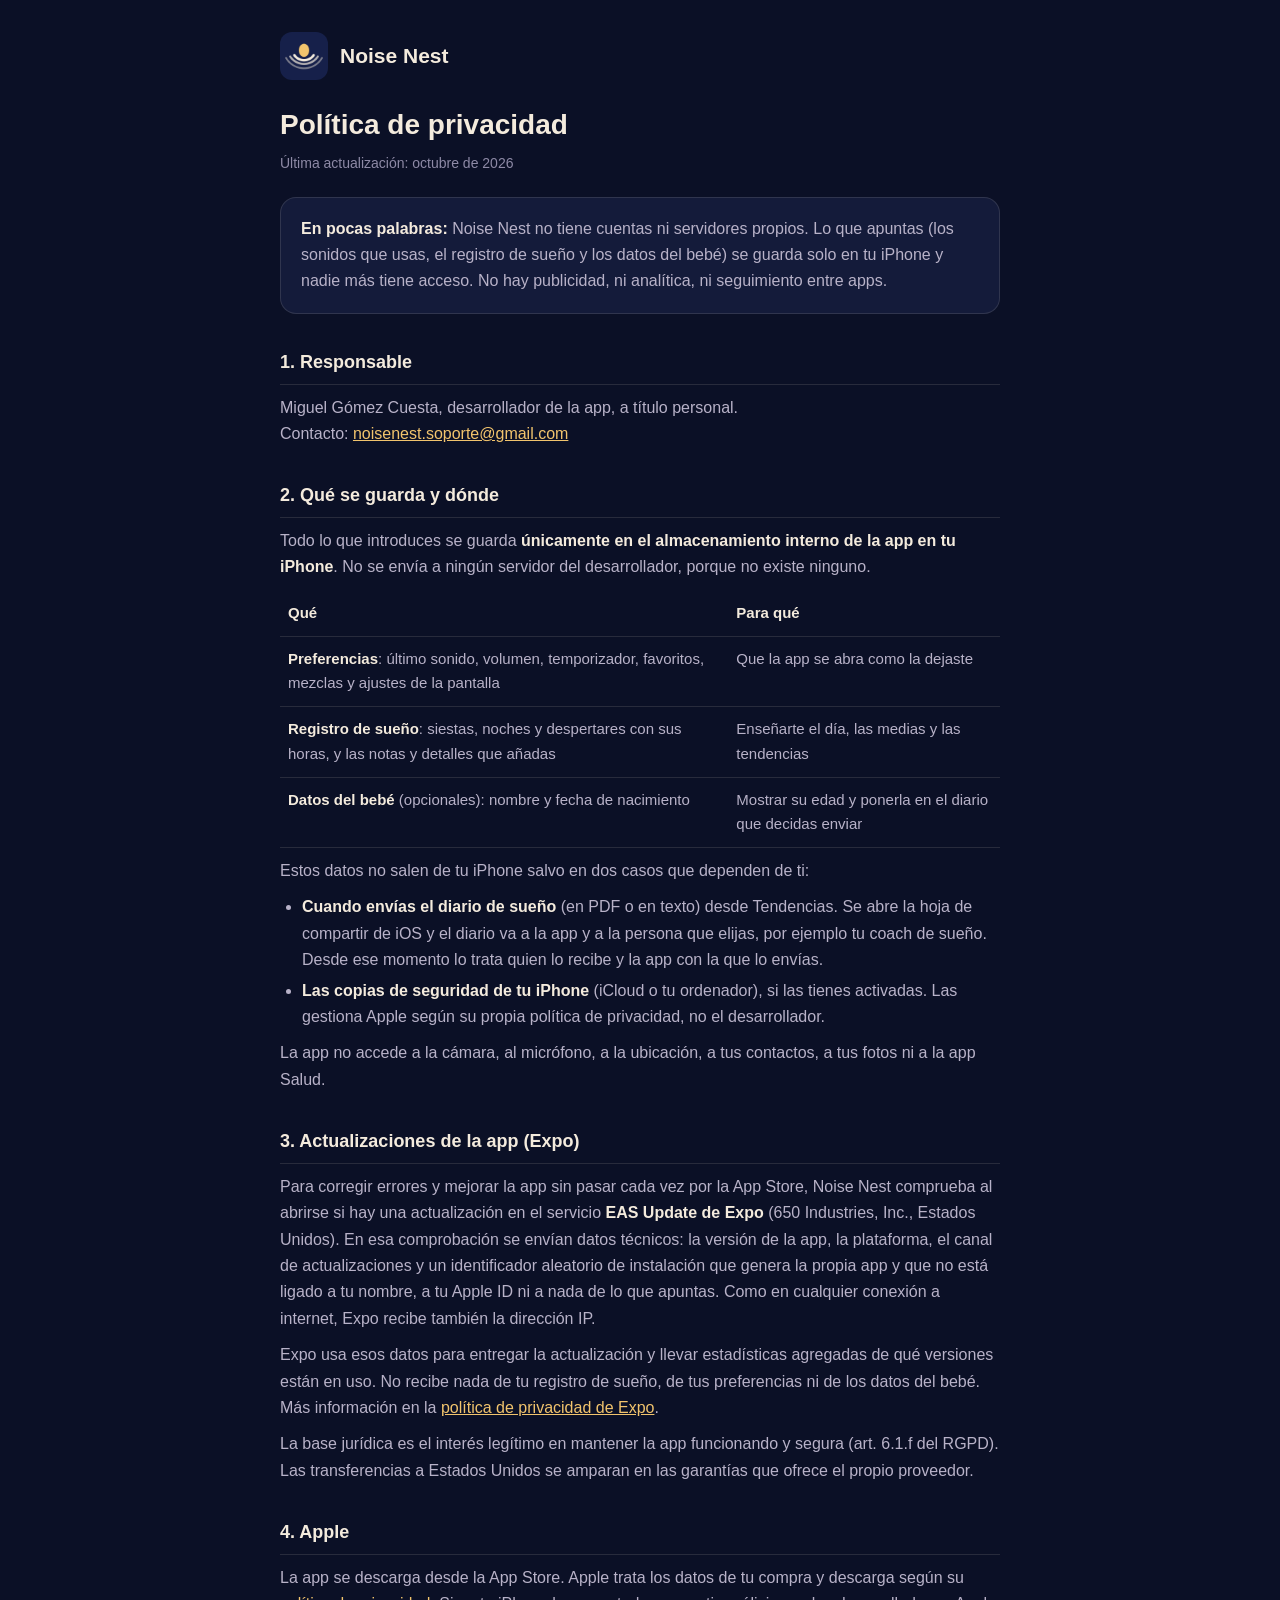
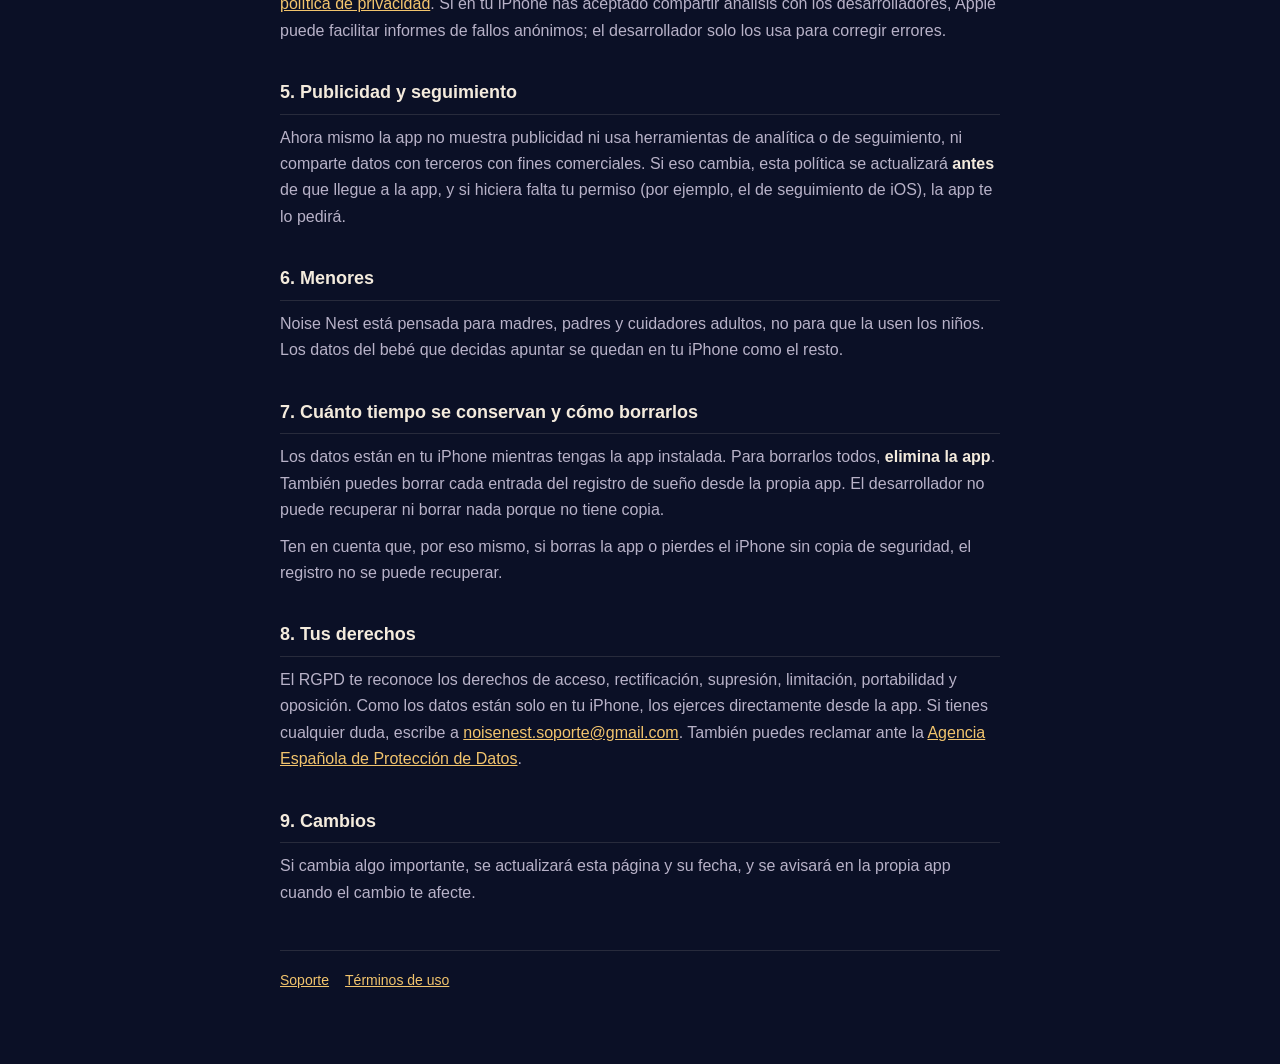
==== noise-nest/privacidad.html @ f7a5b616 "Páginas de soporte, privacidad y términos de Noise Nest" ====
<!doctype html>
<html lang="es">
<head>
<meta charset="utf-8">
<meta name="viewport" content="width=device-width, initial-scale=1">
<title>Política de privacidad · Noise Nest</title>
<link rel="icon" href="icono.png">
<link rel="stylesheet" href="estilo.css">
</head>
<body>
<main>
  <a class="marca" href="./"><img src="icono.png" alt=""><span>Noise Nest</span></a>

  <h1>Política de privacidad</h1>
  <p class="fecha">Última actualización: octubre de 2026</p>

  <div class="resumen">
    <p><strong>En pocas palabras:</strong> Noise Nest no tiene cuentas ni servidores propios. Lo que apuntas (los sonidos que usas, el registro de sueño y los datos del bebé) se guarda solo en tu iPhone y nadie más tiene acceso. No hay publicidad, ni analítica, ni seguimiento entre apps.</p>
  </div>

  <h2>1. Responsable</h2>
  <p>Miguel Gómez Cuesta, desarrollador de la app, a título personal.<br>
  Contacto: <a href="mailto:noisenest.soporte@gmail.com">noisenest.soporte@gmail.com</a></p>

  <h2>2. Qué se guarda y dónde</h2>
  <p>Todo lo que introduces se guarda <strong>únicamente en el almacenamiento interno de la app en tu iPhone</strong>. No se envía a ningún servidor del desarrollador, porque no existe ninguno.</p>
  <table>
    <tr><th>Qué</th><th>Para qué</th></tr>
    <tr><td><strong>Preferencias</strong>: último sonido, volumen, temporizador, favoritos, mezclas y ajustes de la pantalla</td><td>Que la app se abra como la dejaste</td></tr>
    <tr><td><strong>Registro de sueño</strong>: siestas, noches y despertares con sus horas, y las notas y detalles que añadas</td><td>Enseñarte el día, las medias y las tendencias</td></tr>
    <tr><td><strong>Datos del bebé</strong> (opcionales): nombre y fecha de nacimiento</td><td>Mostrar su edad y ponerla en el diario que decidas enviar</td></tr>
  </table>
  <p>Estos datos no salen de tu iPhone salvo en dos casos que dependen de ti:</p>
  <ul>
    <li><strong>Cuando envías el diario de sueño</strong> (en PDF o en texto) desde Tendencias. Se abre la hoja de compartir de iOS y el diario va a la app y a la persona que elijas, por ejemplo tu coach de sueño. Desde ese momento lo trata quien lo recibe y la app con la que lo envías.</li>
    <li><strong>Las copias de seguridad de tu iPhone</strong> (iCloud o tu ordenador), si las tienes activadas. Las gestiona Apple según su propia política de privacidad, no el desarrollador.</li>
  </ul>
  <p>La app no accede a la cámara, al micrófono, a la ubicación, a tus contactos, a tus fotos ni a la app Salud.</p>

  <h2>3. Actualizaciones de la app (Expo)</h2>
  <p>Para corregir errores y mejorar la app sin pasar cada vez por la App Store, Noise Nest comprueba al abrirse si hay una actualización en el servicio <strong>EAS Update de Expo</strong> (650 Industries, Inc., Estados Unidos). En esa comprobación se envían datos técnicos: la versión de la app, la plataforma, el canal de actualizaciones y un identificador aleatorio de instalación que genera la propia app y que no está ligado a tu nombre, a tu Apple ID ni a nada de lo que apuntas. Como en cualquier conexión a internet, Expo recibe también la dirección IP.</p>
  <p>Expo usa esos datos para entregar la actualización y llevar estadísticas agregadas de qué versiones están en uso. No recibe nada de tu registro de sueño, de tus preferencias ni de los datos del bebé. Más información en la <a href="https://expo.dev/privacy">política de privacidad de Expo</a>.</p>
  <p>La base jurídica es el interés legítimo en mantener la app funcionando y segura (art. 6.1.f del RGPD). Las transferencias a Estados Unidos se amparan en las garantías que ofrece el propio proveedor.</p>

  <h2>4. Apple</h2>
  <p>La app se descarga desde la App Store. Apple trata los datos de tu compra y descarga según su <a href="https://www.apple.com/es/legal/privacy/">política de privacidad</a>. Si en tu iPhone has aceptado compartir análisis con los desarrolladores, Apple puede facilitar informes de fallos anónimos; el desarrollador solo los usa para corregir errores.</p>

  <h2>5. Publicidad y seguimiento</h2>
  <p>Ahora mismo la app no muestra publicidad ni usa herramientas de analítica o de seguimiento, ni comparte datos con terceros con fines comerciales. Si eso cambia, esta política se actualizará <strong>antes</strong> de que llegue a la app, y si hiciera falta tu permiso (por ejemplo, el de seguimiento de iOS), la app te lo pedirá.</p>

  <h2>6. Menores</h2>
  <p>Noise Nest está pensada para madres, padres y cuidadores adultos, no para que la usen los niños. Los datos del bebé que decidas apuntar se quedan en tu iPhone como el resto.</p>

  <h2>7. Cuánto tiempo se conservan y cómo borrarlos</h2>
  <p>Los datos están en tu iPhone mientras tengas la app instalada. Para borrarlos todos, <strong>elimina la app</strong>. También puedes borrar cada entrada del registro de sueño desde la propia app. El desarrollador no puede recuperar ni borrar nada porque no tiene copia.</p>
  <p>Ten en cuenta que, por eso mismo, si borras la app o pierdes el iPhone sin copia de seguridad, el registro no se puede recuperar.</p>

  <h2>8. Tus derechos</h2>
  <p>El RGPD te reconoce los derechos de acceso, rectificación, supresión, limitación, portabilidad y oposición. Como los datos están solo en tu iPhone, los ejerces directamente desde la app. Si tienes cualquier duda, escribe a <a href="mailto:noisenest.soporte@gmail.com">noisenest.soporte@gmail.com</a>. También puedes reclamar ante la <a href="https://www.aepd.es">Agencia Española de Protección de Datos</a>.</p>

  <h2>9. Cambios</h2>
  <p>Si cambia algo importante, se actualizará esta página y su fecha, y se avisará en la propia app cuando el cambio te afecte.</p>

  <nav class="pie">
    <a href="./">Soporte</a>
    <a href="terminos.html">Términos de uso</a>
  </nav>
</main>
</body>
</html>
---- noise-nest/estilo.css ----
/* Páginas de Noise Nest: la paleta de noche de la app (src/lib/tema.js). */
:root {
  --bg: #0B1026; --superficie: #141B3A; --borde: rgba(244,235,221,.12);
  --texto: #F4EBDD; --texto2: #B8B2C8; --tenue: #8E8AA6; --ambar: #F2C46D;
}
* { box-sizing: border-box; margin: 0; padding: 0; }
body {
  font-family: -apple-system, BlinkMacSystemFont, 'Segoe UI', Roboto, sans-serif;
  font-size: 16px; line-height: 1.65; color: var(--texto2); background: var(--bg);
  padding: 32px 16px 72px;
}
main { max-width: 720px; margin: 0 auto; }
.marca { display: flex; align-items: center; gap: 12px; text-decoration: none; }
.marca img { width: 48px; height: 48px; border-radius: 12px; }
.marca span { font-size: 21px; font-weight: 800; color: var(--texto); }
h1 { color: var(--texto); font-size: 28px; line-height: 1.2; margin: 28px 0 6px; }
h2 { color: var(--texto); font-size: 18px; margin: 34px 0 10px; padding-bottom: 6px; border-bottom: 1px solid var(--borde); }
h3 { color: var(--texto); font-size: 16px; margin: 20px 0 6px; }
p, ul, table { margin: 10px 0; }
ul { padding-left: 22px; }
li { margin: 4px 0; }
a { color: var(--ambar); }
strong { color: var(--texto); }
.fecha { color: var(--tenue); font-size: 14px; }
.resumen { background: var(--superficie); border: 1px solid var(--borde); border-radius: 16px; padding: 18px 20px; margin: 22px 0; }
.resumen p:first-child { margin-top: 0; } .resumen p:last-child { margin-bottom: 0; }
table { width: 100%; border-collapse: collapse; font-size: 15px; }
th, td { text-align: left; vertical-align: top; padding: 10px 8px; border-bottom: 1px solid var(--borde); }
th { color: var(--texto); font-weight: 700; }
nav.pie { margin-top: 44px; padding-top: 18px; border-top: 1px solid var(--borde); font-size: 14px; display: flex; flex-wrap: wrap; gap: 16px; }
@media (max-width: 520px) { th, td { padding: 8px 4px; font-size: 14px; } }
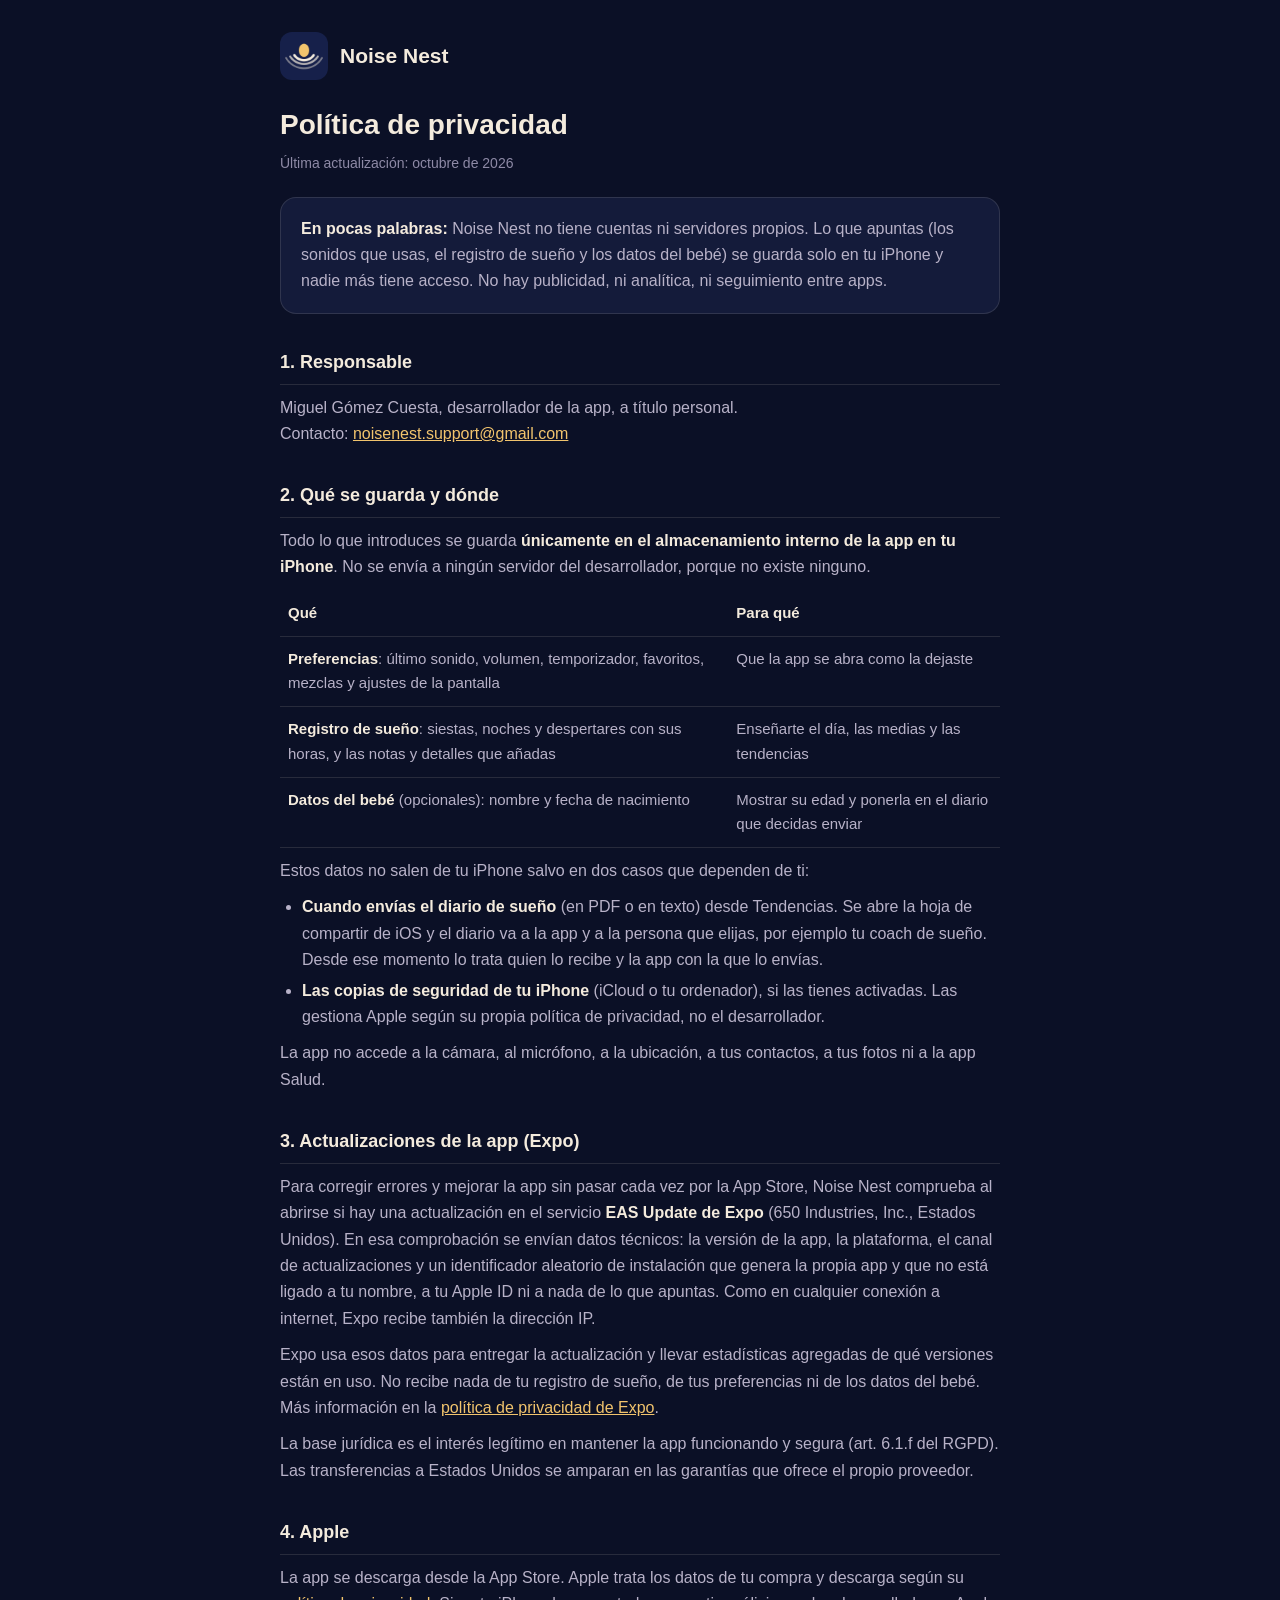
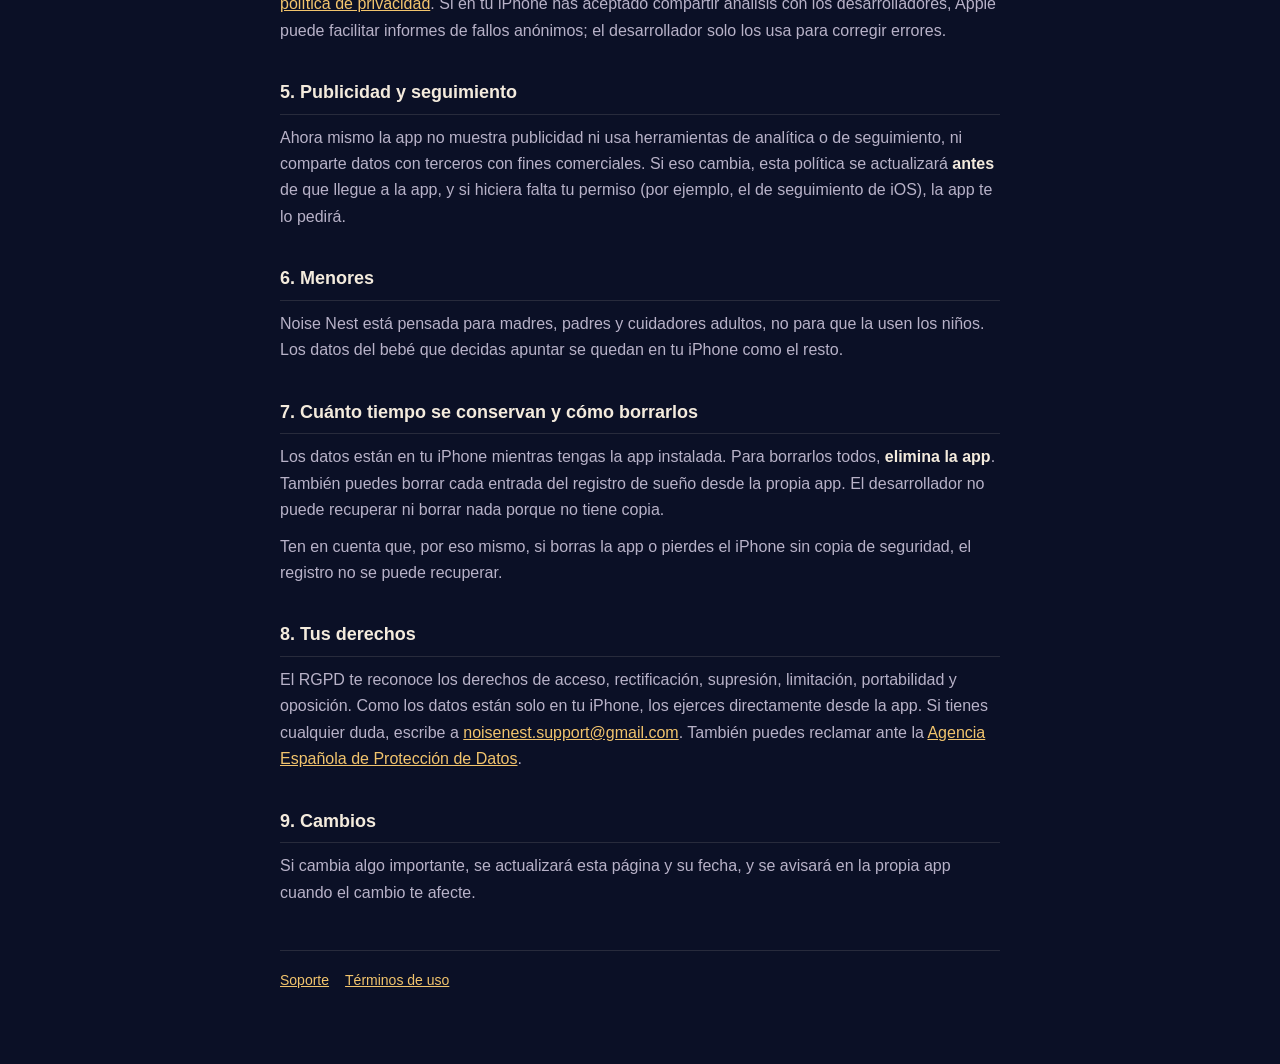
==== commit dac1d399: "Noise Nest: correo de soporte noisenest.support@gmail.com" ====
--- a/noise-nest/privacidad.html
+++ b/noise-nest/privacidad.html
@@ -20,7 +20,7 @@
 
   <h2>1. Responsable</h2>
   <p>Miguel Gómez Cuesta, desarrollador de la app, a título personal.<br>
-  Contacto: <a href="mailto:noisenest.soporte@gmail.com">noisenest.soporte@gmail.com</a></p>
+  Contacto: <a href="mailto:noisenest.support@gmail.com">noisenest.support@gmail.com</a></p>
 
   <h2>2. Qué se guarda y dónde</h2>
   <p>Todo lo que introduces se guarda <strong>únicamente en el almacenamiento interno de la app en tu iPhone</strong>. No se envía a ningún servidor del desarrollador, porque no existe ninguno.</p>
@@ -56,7 +56,7 @@
   <p>Ten en cuenta que, por eso mismo, si borras la app o pierdes el iPhone sin copia de seguridad, el registro no se puede recuperar.</p>
 
   <h2>8. Tus derechos</h2>
-  <p>El RGPD te reconoce los derechos de acceso, rectificación, supresión, limitación, portabilidad y oposición. Como los datos están solo en tu iPhone, los ejerces directamente desde la app. Si tienes cualquier duda, escribe a <a href="mailto:noisenest.soporte@gmail.com">noisenest.soporte@gmail.com</a>. También puedes reclamar ante la <a href="https://www.aepd.es">Agencia Española de Protección de Datos</a>.</p>
+  <p>El RGPD te reconoce los derechos de acceso, rectificación, supresión, limitación, portabilidad y oposición. Como los datos están solo en tu iPhone, los ejerces directamente desde la app. Si tienes cualquier duda, escribe a <a href="mailto:noisenest.support@gmail.com">noisenest.support@gmail.com</a>. También puedes reclamar ante la <a href="https://www.aepd.es">Agencia Española de Protección de Datos</a>.</p>
 
   <h2>9. Cambios</h2>
   <p>Si cambia algo importante, se actualizará esta página y su fecha, y se avisará en la propia app cuando el cambio te afecte.</p>
